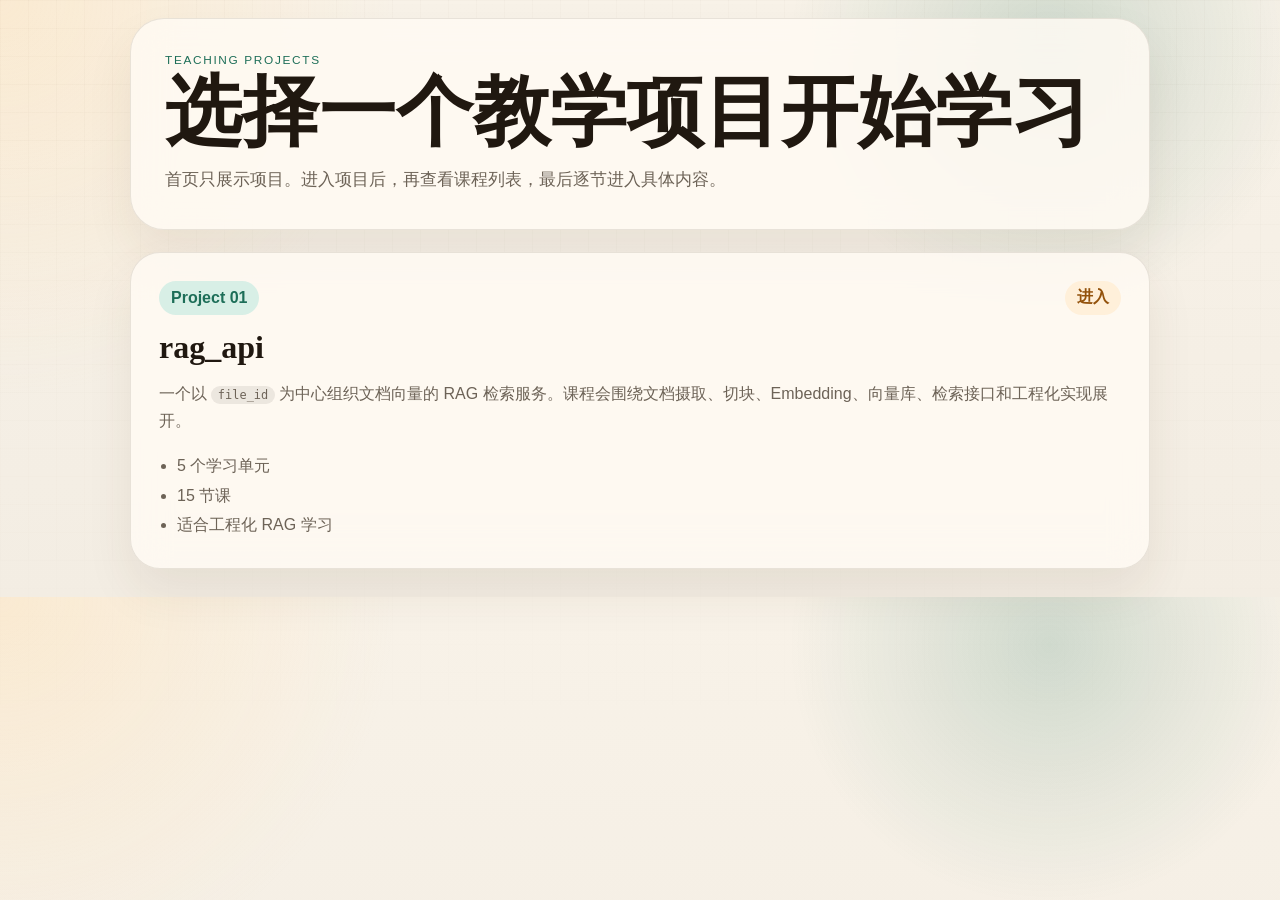
==== index.html @ 38217a51 "Initial commit: build AI Learning Lab website" ====
<!DOCTYPE html>
<html lang="zh-CN">
  <head>
    <meta charset="UTF-8" />
    <meta name="viewport" content="width=device-width, initial-scale=1.0" />
    <title>AI Learning Lab</title>
    <meta
      name="description"
      content="AI Learning Lab 首页。先选择一个教学项目，再进入对应课程列表与章节学习。"
    />
    <link rel="stylesheet" href="./styles.css" />
  </head>
  <body class="home-page">
    <main class="shell shell-narrow">
      <header class="page-hero">
        <p class="eyebrow">Teaching Projects</p>
        <h1>选择一个教学项目开始学习</h1>
        <p class="lead">
          首页只展示项目。进入项目后，再查看课程列表，最后逐节进入具体内容。
        </p>
      </header>

      <section class="project-list" aria-label="Project List">
        <a class="project-card" href="./project-rag-api.html">
          <div class="project-card-top">
            <span class="project-badge">Project 01</span>
            <span class="project-arrow">进入</span>
          </div>
          <h2>rag_api</h2>
          <p>
            一个以 <code>file_id</code> 为中心组织文档向量的 RAG 检索服务。课程会围绕文档摄取、切块、Embedding、向量库、检索接口和工程化实现展开。
          </p>
          <ul class="project-meta">
            <li>5 个学习单元</li>
            <li>15 节课</li>
            <li>适合工程化 RAG 学习</li>
          </ul>
        </a>
      </section>
    </main>
  </body>
</html>
---- styles.css ----
:root {
  --bg: #f5efe5;
  --bg-strong: #fffaf2;
  --panel: rgba(255, 251, 244, 0.84);
  --line: rgba(73, 59, 41, 0.12);
  --text: #201810;
  --muted: #6d6357;
  --accent: #1d6e58;
  --accent-soft: #d8efe6;
  --gold: #d58a2f;
  --gold-soft: #fff0da;
  --shadow: 0 24px 48px rgba(72, 53, 22, 0.08);
}

* {
  box-sizing: border-box;
}

html {
  scroll-behavior: smooth;
}

body {
  margin: 0;
  color: var(--text);
  background:
    radial-gradient(circle at top left, rgba(255, 219, 166, 0.34), transparent 28%),
    radial-gradient(circle at 82% 8%, rgba(29, 110, 88, 0.18), transparent 22%),
    linear-gradient(180deg, #f8f2e8 0%, #f3ede3 100%);
  font-family: "Avenir Next", "Trebuchet MS", "Gill Sans", sans-serif;
}

body::before {
  content: "";
  position: fixed;
  inset: 0;
  pointer-events: none;
  background-image:
    linear-gradient(rgba(78, 63, 44, 0.04) 1px, transparent 1px),
    linear-gradient(90deg, rgba(78, 63, 44, 0.04) 1px, transparent 1px);
  background-size: 28px 28px;
  mask-image: linear-gradient(180deg, rgba(0, 0, 0, 0.55), transparent 86%);
}

a {
  color: inherit;
  text-decoration: none;
}

code {
  padding: 0.14rem 0.4rem;
  border-radius: 999px;
  background: rgba(32, 24, 16, 0.08);
  font-size: 0.92em;
}

.shell {
  width: min(calc(100% - 36px), 1280px);
  margin: 18px auto 28px;
}

.shell-narrow {
  max-width: 1020px;
}

.shell-wide {
  display: grid;
  grid-template-columns: 280px minmax(0, 1fr);
  gap: 22px;
}

.page-hero,
.project-card,
.sidebar-card,
.panel {
  background: var(--panel);
  border: 1px solid var(--line);
  box-shadow: var(--shadow);
  backdrop-filter: blur(18px);
}

.page-hero {
  padding: 34px;
  border-radius: 34px;
  margin-bottom: 22px;
}

.eyebrow {
  margin: 0 0 10px;
  font-size: 0.74rem;
  letter-spacing: 0.14em;
  text-transform: uppercase;
  color: var(--accent);
}

.page-hero h1,
.intro-panel h2,
.section-head h3,
.project-card h2,
.sidebar-card h1 {
  margin: 0;
  font-family: Georgia, "Times New Roman", serif;
}

.page-hero h1 {
  font-size: clamp(2.8rem, 6vw, 5rem);
  line-height: 0.94;
}

.lead {
  margin: 16px 0 0;
  max-width: 720px;
  color: var(--muted);
  line-height: 1.72;
  font-size: 1.08rem;
}

.project-list {
  display: grid;
  gap: 18px;
}

.project-card {
  display: grid;
  gap: 14px;
  padding: 28px;
  border-radius: 30px;
  transition: transform 200ms ease, box-shadow 200ms ease, border-color 200ms ease;
}

.project-card:hover,
.unit-card:hover,
.lesson-row:hover,
.source-card:hover,
.practice-card:hover {
  transform: translateY(-4px);
  box-shadow: 0 24px 40px rgba(72, 53, 22, 0.11);
  border-color: rgba(29, 110, 88, 0.22);
}

.project-card-top {
  display: flex;
  justify-content: space-between;
  align-items: center;
  gap: 12px;
}

.project-badge,
.project-arrow,
.pill,
.lesson-index,
.unit-index {
  display: inline-flex;
  align-items: center;
  justify-content: center;
  min-height: 34px;
  padding: 0 12px;
  border-radius: 999px;
  font-weight: 600;
}

.project-badge,
.unit-index {
  color: var(--accent);
  background: var(--accent-soft);
}

.project-arrow,
.lesson-index {
  color: #93520c;
  background: var(--gold-soft);
}

.project-card h2 {
  font-size: 2rem;
}

.project-card p,
.sidebar-card p,
.unit-card p,
.lesson-row p,
.source-card p,
.lesson-article p,
.practice-card p {
  margin: 0;
  line-height: 1.72;
  color: var(--muted);
}

.project-meta {
  margin: 2px 0 0;
  padding-left: 18px;
  color: var(--muted);
  line-height: 1.85;
}

.sidebar {
  position: sticky;
  top: 18px;
  align-self: start;
  display: grid;
  gap: 14px;
}

.sidebar-back {
  display: inline-flex;
  align-items: center;
  min-height: 42px;
  padding: 0 14px;
  border-radius: 999px;
  background: rgba(255, 255, 255, 0.62);
  border: 1px solid var(--line);
  width: fit-content;
}

.sidebar-card {
  padding: 22px;
  border-radius: 24px;
}

.sidebar-card h1 {
  font-size: 2.2rem;
  line-height: 0.95;
}

.sidebar-nav {
  display: flex;
  flex-direction: column;
  gap: 8px;
}

.nav-link {
  padding: 10px 12px;
  border-radius: 12px;
  color: #473d34;
  transition: background-color 180ms ease, transform 180ms ease, color 180ms ease;
}

.nav-link:hover,
.nav-link.is-active {
  background: rgba(29, 110, 88, 0.1);
  color: var(--accent);
  transform: translateX(4px);
}

.content {
  display: grid;
  gap: 18px;
}

.panel {
  padding: 26px;
  border-radius: 28px;
}

.intro-panel {
  display: grid;
  grid-template-columns: minmax(0, 1.2fr) 260px;
  gap: 18px;
}

.section-head {
  margin-bottom: 18px;
  max-width: 760px;
}

.section-head h3 {
  font-size: clamp(1.9rem, 4vw, 2.8rem);
  line-height: 1.02;
}

.stats {
  display: grid;
  gap: 12px;
}

.two-stats {
  grid-template-columns: repeat(2, minmax(0, 1fr));
}

.stat-card {
  padding: 18px;
  border-radius: 20px;
  border: 1px solid var(--line);
  background: rgba(255, 255, 255, 0.62);
}

.stat-value {
  display: block;
  font-family: Georgia, "Times New Roman", serif;
  font-size: 2rem;
  line-height: 1;
}

.stat-label {
  display: block;
  margin-top: 8px;
  color: var(--muted);
}

.units-grid,
.source-list,
.practice-list {
  display: grid;
  gap: 14px;
}

.units-grid {
  grid-template-columns: repeat(2, minmax(0, 1fr));
}

.unit-card,
.source-card,
.practice-card {
  padding: 20px;
  border-radius: 22px;
  border: 1px solid var(--line);
  background: var(--bg-strong);
  transition: transform 200ms ease, box-shadow 200ms ease, border-color 200ms ease;
}

.unit-top {
  display: flex;
  align-items: flex-start;
  gap: 14px;
  margin-bottom: 12px;
}

.unit-card h4,
.lesson-row h4,
.source-card h4,
.practice-card h4 {
  margin: 0 0 6px;
}

.pill-row {
  display: flex;
  flex-wrap: wrap;
  gap: 8px;
  margin-top: 16px;
}

.pill {
  min-height: 30px;
  padding: 0 10px;
  background: rgba(32, 24, 16, 0.07);
  color: #473d34;
  font-size: 0.84rem;
}

.lesson-list {
  display: grid;
  gap: 12px;
}

.lesson-row {
  display: flex;
  justify-content: space-between;
  align-items: center;
  gap: 16px;
  padding: 20px;
  border-radius: 22px;
  border: 1px solid var(--line);
  background: var(--bg-strong);
  transition: transform 200ms ease, box-shadow 200ms ease, border-color 200ms ease;
}

.lesson-row-main {
  display: flex;
  align-items: flex-start;
  gap: 14px;
}

.button {
  display: inline-flex;
  align-items: center;
  justify-content: center;
  min-height: 46px;
  padding: 0 18px;
  border-radius: 999px;
  border: 1px solid transparent;
  font-weight: 600;
}

.button.primary {
  color: white;
  background: linear-gradient(135deg, var(--accent), #2d8b70);
}

.button.secondary {
  background: rgba(255, 255, 255, 0.68);
  border-color: var(--line);
}

.button.compact {
  min-height: 40px;
  padding: 0 14px;
}

.text-link {
  color: var(--accent);
  font-weight: 600;
}

.source-card {
  display: flex;
  justify-content: space-between;
  align-items: center;
  gap: 18px;
}

.bullet-list {
  margin: 0;
  padding-left: 20px;
  color: var(--muted);
  line-height: 1.9;
}

.lesson-article {
  display: grid;
  gap: 18px;
}

.lesson-figure {
  margin: 0;
  display: grid;
  gap: 10px;
}

.lesson-figure img {
  width: 100%;
  border-radius: 20px;
  border: 1px solid var(--line);
  background: white;
}

.lesson-figure figcaption {
  color: var(--muted);
  font-size: 0.92rem;
}

.practice-list {
  grid-template-columns: repeat(3, minmax(0, 1fr));
}

.lesson-pager {
  margin-top: 18px;
  display: flex;
  justify-content: space-between;
  gap: 12px;
}

@media (max-width: 1120px) {
  .shell-wide {
    grid-template-columns: 1fr;
  }

  .sidebar {
    position: static;
  }
}

@media (max-width: 920px) {
  .intro-panel,
  .units-grid,
  .practice-list {
    grid-template-columns: 1fr;
  }

  .source-card,
  .lesson-row {
    flex-direction: column;
    align-items: flex-start;
  }

  .two-stats {
    grid-template-columns: 1fr 1fr;
  }
}

@media (max-width: 640px) {
  .shell {
    width: min(calc(100% - 18px), 1280px);
    margin: 10px auto 24px;
  }

  .page-hero,
  .panel,
  .sidebar-card,
  .project-card {
    padding: 20px;
    border-radius: 22px;
  }

  .page-hero h1 {
    font-size: 2.35rem;
  }

  .lesson-pager,
  .two-stats {
    grid-template-columns: 1fr;
    display: grid;
  }

  .button,
  .sidebar-back {
    width: 100%;
  }
}
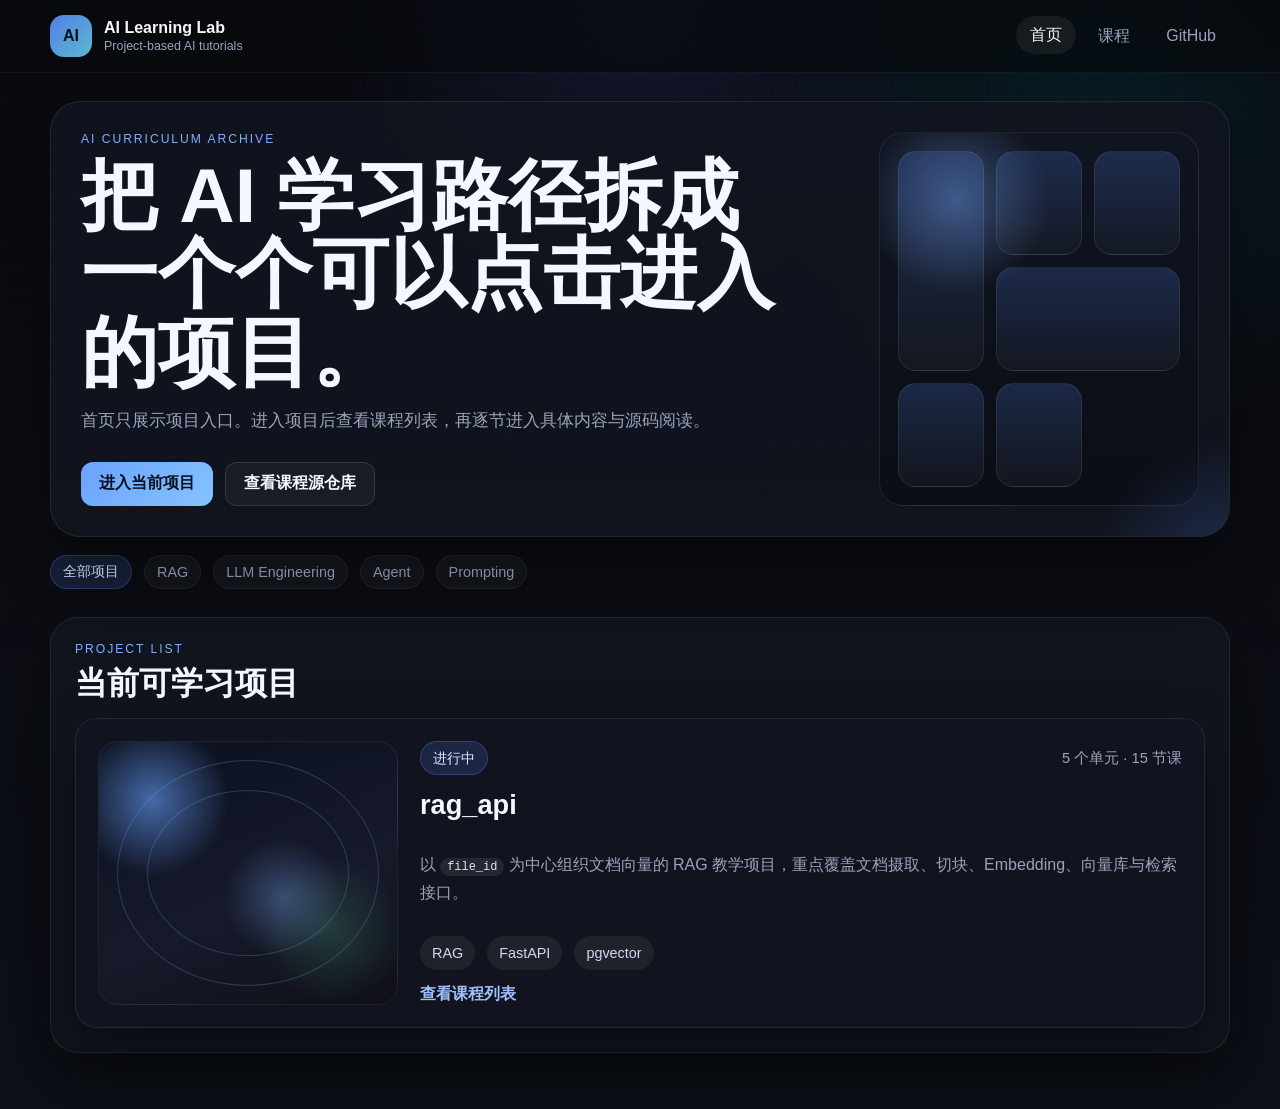
==== commit 088fc3ee: "feat: redesign course portal layout" ====
--- a/index.html
+++ b/index.html
@@ -6,36 +6,101 @@
     <title>AI Learning Lab</title>
     <meta
       name="description"
-      content="AI Learning Lab 首页。先选择一个教学项目，再进入对应课程列表与章节学习。"
+      content="AI Learning Lab 首页。按项目进入课程，再逐节展开学习。"
     />
     <link rel="stylesheet" href="./styles.css" />
   </head>
-  <body class="home-page">
-    <main class="shell shell-narrow">
-      <header class="page-hero">
-        <p class="eyebrow">Teaching Projects</p>
-        <h1>选择一个教学项目开始学习</h1>
-        <p class="lead">
-          首页只展示项目。进入项目后，再查看课程列表，最后逐节进入具体内容。
-        </p>
-      </header>
+  <body class="site-page home-page">
+    <header class="topbar">
+      <div class="topbar-inner">
+        <a class="brand" href="./index.html">
+          <span class="brand-mark">AI</span>
+          <span class="brand-text">
+            <strong>AI Learning Lab</strong>
+            <small>Project-based AI tutorials</small>
+          </span>
+        </a>
+        <nav class="topnav" aria-label="Primary">
+          <a href="./index.html" class="is-active">首页</a>
+          <a href="./project-rag-api.html">课程</a>
+          <a href="https://github.com/xiaoboRao/ai-learning-lab" target="_blank" rel="noreferrer">GitHub</a>
+        </nav>
+      </div>
+    </header>
 
-      <section class="project-list" aria-label="Project List">
-        <a class="project-card" href="./project-rag-api.html">
-          <div class="project-card-top">
-            <span class="project-badge">Project 01</span>
-            <span class="project-arrow">进入</span>
+    <main class="site-shell">
+      <section class="hero-panel">
+        <div class="hero-copy">
+          <p class="hero-kicker">AI Curriculum Archive</p>
+          <h1>把 AI 学习路径拆成一个个可以点击进入的项目。</h1>
+          <p class="hero-lead">
+            首页只展示项目入口。进入项目后查看课程列表，再逐节进入具体内容与源码阅读。
+          </p>
+          <div class="hero-actions">
+            <a class="button primary" href="./project-rag-api.html">进入当前项目</a>
+            <a
+              class="button ghost"
+              href="https://github.com/xiaoboRao/rag_api"
+              target="_blank"
+              rel="noreferrer"
+            >
+              查看课程源仓库
+            </a>
           </div>
-          <h2>rag_api</h2>
-          <p>
-            一个以 <code>file_id</code> 为中心组织文档向量的 RAG 检索服务。课程会围绕文档摄取、切块、Embedding、向量库、检索接口和工程化实现展开。
-          </p>
-          <ul class="project-meta">
-            <li>5 个学习单元</li>
-            <li>15 节课</li>
-            <li>适合工程化 RAG 学习</li>
-          </ul>
-        </a>
+        </div>
+        <div class="hero-preview" aria-hidden="true">
+          <div class="preview-grid">
+            <span></span>
+            <span></span>
+            <span></span>
+            <span></span>
+            <span></span>
+            <span></span>
+          </div>
+        </div>
+      </section>
+
+      <div class="chip-row" aria-label="Project Categories">
+        <span class="chip is-selected">全部项目</span>
+        <span class="chip">RAG</span>
+        <span class="chip">LLM Engineering</span>
+        <span class="chip">Agent</span>
+        <span class="chip">Prompting</span>
+      </div>
+
+      <section class="portal-section">
+        <div class="section-heading">
+          <div>
+            <p class="section-kicker">Project List</p>
+            <h2>当前可学习项目</h2>
+          </div>
+        </div>
+
+        <div class="card-grid home-project-grid">
+          <a class="portal-card featured-project" href="./project-rag-api.html">
+            <div class="card-cover rag-cover">
+              <div class="cover-orbit"></div>
+              <div class="cover-orbit orbit-b"></div>
+              <div class="cover-glow"></div>
+            </div>
+            <div class="card-body">
+              <div class="card-meta">
+                <span class="badge badge-accent">进行中</span>
+                <span class="meta-text">5 个单元 · 15 节课</span>
+              </div>
+              <h3>rag_api</h3>
+              <p>
+                以 <code>file_id</code> 为中心组织文档向量的 RAG 教学项目，重点覆盖文档摄取、切块、Embedding、向量库与检索接口。
+              </p>
+              <div class="tag-row">
+                <span class="tag">RAG</span>
+                <span class="tag">FastAPI</span>
+                <span class="tag">pgvector</span>
+              </div>
+              <span class="card-link">查看课程列表</span>
+            </div>
+          </a>
+        </div>
       </section>
     </main>
   </body>
--- a/styles.css
+++ b/styles.css
@@ -1,15 +1,23 @@
 :root {
-  --bg: #f5efe5;
-  --bg-strong: #fffaf2;
-  --panel: rgba(255, 251, 244, 0.84);
-  --line: rgba(73, 59, 41, 0.12);
-  --text: #201810;
-  --muted: #6d6357;
-  --accent: #1d6e58;
-  --accent-soft: #d8efe6;
-  --gold: #d58a2f;
-  --gold-soft: #fff0da;
-  --shadow: 0 24px 48px rgba(72, 53, 22, 0.08);
+  --bg: #0a0c11;
+  --bg-alt: #10141d;
+  --panel: rgba(18, 21, 31, 0.92);
+  --panel-strong: #161b26;
+  --panel-soft: rgba(28, 33, 48, 0.9);
+  --line: rgba(255, 255, 255, 0.08);
+  --line-strong: rgba(104, 133, 255, 0.28);
+  --text: #f4f7ff;
+  --muted: #98a3bd;
+  --accent: #5a8cff;
+  --accent-strong: #7ca4ff;
+  --accent-soft: rgba(90, 140, 255, 0.16);
+  --green: #5ed09a;
+  --shadow: 0 28px 60px rgba(0, 0, 0, 0.38);
+  --radius-xl: 26px;
+  --radius-lg: 20px;
+  --radius-md: 16px;
+  --font-sans: "Avenir Next", "PingFang SC", "Hiragino Sans GB", "Microsoft YaHei", sans-serif;
+  --font-display: "Trebuchet MS", "Avenir Next", "PingFang SC", sans-serif;
 }
 
 * {
@@ -22,12 +30,13 @@
 
 body {
   margin: 0;
+  min-height: 100vh;
   color: var(--text);
   background:
-    radial-gradient(circle at top left, rgba(255, 219, 166, 0.34), transparent 28%),
-    radial-gradient(circle at 82% 8%, rgba(29, 110, 88, 0.18), transparent 22%),
-    linear-gradient(180deg, #f8f2e8 0%, #f3ede3 100%);
-  font-family: "Avenir Next", "Trebuchet MS", "Gill Sans", sans-serif;
+    radial-gradient(circle at top, rgba(71, 96, 198, 0.18), transparent 26%),
+    radial-gradient(circle at 85% 12%, rgba(0, 211, 255, 0.1), transparent 22%),
+    linear-gradient(180deg, #08090d 0%, #0d1118 100%);
+  font-family: var(--font-sans);
 }
 
 body::before {
@@ -36,10 +45,10 @@
   inset: 0;
   pointer-events: none;
   background-image:
-    linear-gradient(rgba(78, 63, 44, 0.04) 1px, transparent 1px),
-    linear-gradient(90deg, rgba(78, 63, 44, 0.04) 1px, transparent 1px);
-  background-size: 28px 28px;
-  mask-image: linear-gradient(180deg, rgba(0, 0, 0, 0.55), transparent 86%);
+    linear-gradient(rgba(255, 255, 255, 0.018) 1px, transparent 1px),
+    linear-gradient(90deg, rgba(255, 255, 255, 0.018) 1px, transparent 1px);
+  background-size: 24px 24px;
+  mask-image: linear-gradient(180deg, rgba(0, 0, 0, 0.8), transparent 92%);
 }
 
 a {
@@ -48,462 +57,761 @@
 }
 
 code {
-  padding: 0.14rem 0.4rem;
+  padding: 0.12rem 0.42rem;
   border-radius: 999px;
-  background: rgba(32, 24, 16, 0.08);
+  background: rgba(255, 255, 255, 0.08);
+  color: #d9e5ff;
   font-size: 0.92em;
 }
 
-.shell {
-  width: min(calc(100% - 36px), 1280px);
-  margin: 18px auto 28px;
-}
-
-.shell-narrow {
-  max-width: 1020px;
-}
-
-.shell-wide {
-  display: grid;
-  grid-template-columns: 280px minmax(0, 1fr);
-  gap: 22px;
-}
-
-.page-hero,
-.project-card,
-.sidebar-card,
-.panel {
+img {
+  max-width: 100%;
+  display: block;
+}
+
+.site-shell {
+  width: min(calc(100% - 32px), 1180px);
+  margin: 0 auto 56px;
+}
+
+.topbar {
+  position: sticky;
+  top: 0;
+  z-index: 40;
+  backdrop-filter: blur(18px);
+  background: rgba(8, 10, 15, 0.72);
+  border-bottom: 1px solid rgba(255, 255, 255, 0.05);
+}
+
+.topbar-inner {
+  width: min(calc(100% - 32px), 1180px);
+  margin: 0 auto;
+  min-height: 72px;
+  display: flex;
+  align-items: center;
+  justify-content: space-between;
+  gap: 16px;
+}
+
+.brand {
+  display: inline-flex;
+  align-items: center;
+  gap: 12px;
+}
+
+.brand-mark {
+  width: 42px;
+  height: 42px;
+  border-radius: 14px;
+  display: grid;
+  place-items: center;
+  background: linear-gradient(135deg, rgba(90, 140, 255, 0.9), rgba(113, 230, 255, 0.8));
+  color: #07101f;
+  font-weight: 800;
+}
+
+.brand-text {
+  display: grid;
+  gap: 2px;
+}
+
+.brand-text strong,
+.hero-panel h1,
+.portal-card h3,
+.section-heading h2,
+.catalog-title,
+.lesson-summary h1,
+.source-card h3,
+.info-panel h2 {
+  font-family: var(--font-display);
+}
+
+.brand-text small {
+  color: var(--muted);
+  font-size: 0.78rem;
+}
+
+.topnav {
+  display: inline-flex;
+  align-items: center;
+  gap: 8px;
+}
+
+.topnav a {
+  min-height: 38px;
+  padding: 0 14px;
+  border-radius: 999px;
+  display: inline-flex;
+  align-items: center;
+  color: var(--muted);
+  transition: background-color 180ms ease, color 180ms ease, transform 180ms ease;
+}
+
+.topnav a:hover,
+.topnav a.is-active {
+  color: var(--text);
+  background: rgba(255, 255, 255, 0.06);
+  transform: translateY(-1px);
+}
+
+.hero-panel,
+.portal-section,
+.portal-card,
+.catalog-item,
+.info-panel,
+.stat-card,
+.source-card,
+.practice-card,
+.lesson-hero {
+  border: 1px solid var(--line);
   background: var(--panel);
-  border: 1px solid var(--line);
   box-shadow: var(--shadow);
-  backdrop-filter: blur(18px);
-}
-
-.page-hero {
-  padding: 34px;
-  border-radius: 34px;
-  margin-bottom: 22px;
-}
-
-.eyebrow {
+}
+
+.hero-panel {
+  margin-top: 28px;
+  padding: 30px;
+  border-radius: 30px;
+  display: grid;
+  grid-template-columns: minmax(0, 1.1fr) 320px;
+  gap: 24px;
+  position: relative;
+  overflow: hidden;
+}
+
+.hero-panel::after,
+.lesson-hero::after {
+  content: "";
+  position: absolute;
+  inset: auto -12% -42% auto;
+  width: 280px;
+  height: 280px;
+  border-radius: 50%;
+  background: radial-gradient(circle, rgba(90, 140, 255, 0.24), transparent 70%);
+  pointer-events: none;
+}
+
+.hero-copy {
+  position: relative;
+  z-index: 1;
+}
+
+.hero-kicker,
+.section-kicker {
   margin: 0 0 10px;
-  font-size: 0.74rem;
-  letter-spacing: 0.14em;
+  font-size: 0.76rem;
+  letter-spacing: 0.16em;
   text-transform: uppercase;
-  color: var(--accent);
-}
-
-.page-hero h1,
-.intro-panel h2,
-.section-head h3,
-.project-card h2,
-.sidebar-card h1 {
+  color: #7eb0ff;
+}
+
+.hero-panel h1,
+.lesson-summary h1 {
   margin: 0;
-  font-family: Georgia, "Times New Roman", serif;
-}
-
-.page-hero h1 {
-  font-size: clamp(2.8rem, 6vw, 5rem);
-  line-height: 0.94;
-}
-
-.lead {
+  line-height: 1.02;
+}
+
+.hero-panel h1 {
+  font-size: clamp(2.6rem, 6vw, 4.8rem);
+  max-width: 720px;
+}
+
+.hero-lead,
+.section-note,
+.portal-card p,
+.catalog-item p,
+.source-card p,
+.lesson-description,
+.detail-list li,
+.lesson-article p,
+.practice-card p {
+  color: var(--muted);
+  line-height: 1.72;
+}
+
+.hero-lead,
+.lesson-description {
   margin: 16px 0 0;
   max-width: 720px;
-  color: var(--muted);
-  line-height: 1.72;
-  font-size: 1.08rem;
-}
-
-.project-list {
-  display: grid;
-  gap: 18px;
-}
-
-.project-card {
-  display: grid;
-  gap: 14px;
-  padding: 28px;
-  border-radius: 30px;
-  transition: transform 200ms ease, box-shadow 200ms ease, border-color 200ms ease;
-}
-
-.project-card:hover,
-.unit-card:hover,
-.lesson-row:hover,
-.source-card:hover,
-.practice-card:hover {
-  transform: translateY(-4px);
-  box-shadow: 0 24px 40px rgba(72, 53, 22, 0.11);
-  border-color: rgba(29, 110, 88, 0.22);
-}
-
-.project-card-top {
+  font-size: 1.04rem;
+}
+
+.hero-actions,
+.lesson-action-row,
+.pager-row,
+.tag-row,
+.chip-row,
+.lesson-meta-strip {
   display: flex;
-  justify-content: space-between;
-  align-items: center;
+  flex-wrap: wrap;
   gap: 12px;
 }
 
-.project-badge,
-.project-arrow,
-.pill,
-.lesson-index,
-.unit-index {
+.hero-actions {
+  margin-top: 26px;
+}
+
+.button {
+  min-height: 44px;
+  padding: 0 18px;
+  border-radius: 12px;
   display: inline-flex;
   align-items: center;
   justify-content: center;
+  font-weight: 600;
+  transition: transform 180ms ease, background-color 180ms ease, border-color 180ms ease;
+}
+
+.button:hover {
+  transform: translateY(-2px);
+}
+
+.button.primary {
+  color: #08111f;
+  background: linear-gradient(135deg, #6aa2ff, #86c3ff);
+}
+
+.button.ghost {
+  color: var(--text);
+  border: 1px solid rgba(255, 255, 255, 0.12);
+  background: rgba(255, 255, 255, 0.04);
+}
+
+.hero-preview,
+.lesson-poster {
+  min-height: 260px;
+  border-radius: 24px;
+  border: 1px solid rgba(255, 255, 255, 0.08);
+  background:
+    radial-gradient(circle at 24% 18%, rgba(126, 176, 255, 0.38), transparent 24%),
+    linear-gradient(180deg, rgba(16, 21, 33, 0.95), rgba(11, 14, 22, 0.98));
+  position: relative;
+  overflow: hidden;
+}
+
+.preview-grid {
+  position: absolute;
+  inset: 18px;
+  display: grid;
+  grid-template-columns: repeat(3, 1fr);
+  gap: 12px;
+}
+
+.preview-grid span,
+.lesson-poster-art::before,
+.lesson-poster-art::after {
+  border-radius: 18px;
+  background: linear-gradient(180deg, rgba(90, 140, 255, 0.2), rgba(255, 255, 255, 0.03));
+  border: 1px solid rgba(255, 255, 255, 0.08);
+}
+
+.preview-grid span:nth-child(1) {
+  grid-row: span 2;
+}
+
+.preview-grid span:nth-child(4) {
+  grid-column: span 2;
+}
+
+.chip-row {
+  margin: 18px 0 28px;
+}
+
+.chip,
+.badge,
+.tag {
+  display: inline-flex;
+  align-items: center;
   min-height: 34px;
   padding: 0 12px;
   border-radius: 999px;
-  font-weight: 600;
-}
-
-.project-badge,
-.unit-index {
-  color: var(--accent);
+  font-size: 0.9rem;
+}
+
+.chip {
+  color: var(--muted);
+  background: rgba(255, 255, 255, 0.04);
+  border: 1px solid rgba(255, 255, 255, 0.06);
+}
+
+.chip.is-selected,
+.badge-accent {
+  color: #dfe9ff;
   background: var(--accent-soft);
-}
-
-.project-arrow,
-.lesson-index {
-  color: #93520c;
-  background: var(--gold-soft);
-}
-
-.project-card h2 {
-  font-size: 2rem;
-}
-
-.project-card p,
-.sidebar-card p,
-.unit-card p,
-.lesson-row p,
-.source-card p,
-.lesson-article p,
-.practice-card p {
+  border: 1px solid var(--line-strong);
+}
+
+.badge-soft,
+.tag {
+  color: #d0daf2;
+  background: rgba(255, 255, 255, 0.06);
+}
+
+.portal-section {
+  padding: 24px;
+  border-radius: 28px;
+  margin-bottom: 24px;
+}
+
+.section-heading {
+  margin-bottom: 18px;
+  display: flex;
+  justify-content: space-between;
+  gap: 16px;
+  align-items: end;
+}
+
+.section-heading.compact {
+  margin-bottom: 14px;
+}
+
+.section-heading h2,
+.info-panel h2 {
   margin: 0;
-  line-height: 1.72;
-  color: var(--muted);
-}
-
-.project-meta {
-  margin: 2px 0 0;
-  padding-left: 18px;
-  color: var(--muted);
-  line-height: 1.85;
-}
-
-.sidebar {
-  position: sticky;
-  top: 18px;
-  align-self: start;
-  display: grid;
-  gap: 14px;
-}
-
-.sidebar-back {
-  display: inline-flex;
-  align-items: center;
-  min-height: 42px;
-  padding: 0 14px;
-  border-radius: 999px;
-  background: rgba(255, 255, 255, 0.62);
-  border: 1px solid var(--line);
-  width: fit-content;
-}
-
-.sidebar-card {
-  padding: 22px;
-  border-radius: 24px;
-}
-
-.sidebar-card h1 {
-  font-size: 2.2rem;
-  line-height: 0.95;
-}
-
-.sidebar-nav {
-  display: flex;
-  flex-direction: column;
-  gap: 8px;
-}
-
-.nav-link {
-  padding: 10px 12px;
-  border-radius: 12px;
-  color: #473d34;
-  transition: background-color 180ms ease, transform 180ms ease, color 180ms ease;
-}
-
-.nav-link:hover,
-.nav-link.is-active {
-  background: rgba(29, 110, 88, 0.1);
-  color: var(--accent);
-  transform: translateX(4px);
-}
-
-.content {
-  display: grid;
-  gap: 18px;
-}
-
-.panel {
-  padding: 26px;
-  border-radius: 28px;
-}
-
-.intro-panel {
-  display: grid;
-  grid-template-columns: minmax(0, 1.2fr) 260px;
-  gap: 18px;
-}
-
-.section-head {
-  margin-bottom: 18px;
-  max-width: 760px;
-}
-
-.section-head h3 {
-  font-size: clamp(1.9rem, 4vw, 2.8rem);
-  line-height: 1.02;
-}
-
-.stats {
-  display: grid;
-  gap: 12px;
-}
-
-.two-stats {
-  grid-template-columns: repeat(2, minmax(0, 1fr));
-}
-
-.stat-card {
-  padding: 18px;
-  border-radius: 20px;
-  border: 1px solid var(--line);
-  background: rgba(255, 255, 255, 0.62);
-}
-
-.stat-value {
-  display: block;
-  font-family: Georgia, "Times New Roman", serif;
-  font-size: 2rem;
-  line-height: 1;
-}
-
-.stat-label {
-  display: block;
-  margin-top: 8px;
-  color: var(--muted);
-}
-
-.units-grid,
-.source-list,
-.practice-list {
-  display: grid;
-  gap: 14px;
+  font-size: clamp(1.5rem, 3vw, 2rem);
+  line-height: 1.08;
+}
+
+.card-grid {
+  display: grid;
+  gap: 16px;
+}
+
+.home-project-grid {
+  grid-template-columns: minmax(0, 1fr);
 }
 
 .units-grid {
   grid-template-columns: repeat(2, minmax(0, 1fr));
 }
 
-.unit-card,
+.source-grid,
+.practice-grid {
+  grid-template-columns: repeat(2, minmax(0, 1fr));
+}
+
+.portal-card,
 .source-card,
-.practice-card {
+.practice-card,
+.info-panel,
+.catalog-item {
+  border-radius: 22px;
+  transition: transform 180ms ease, border-color 180ms ease, background-color 180ms ease;
+}
+
+.portal-card:hover,
+.source-card:hover,
+.practice-card:hover,
+.catalog-item:hover {
+  transform: translateY(-3px);
+  border-color: rgba(126, 176, 255, 0.26);
+}
+
+.featured-project {
+  display: grid;
+  grid-template-columns: 300px minmax(0, 1fr);
+  gap: 22px;
+  padding: 22px;
+}
+
+.card-cover {
+  min-height: 240px;
+  border-radius: 20px;
+  border: 1px solid rgba(255, 255, 255, 0.06);
+  position: relative;
+  overflow: hidden;
+}
+
+.rag-cover {
+  background:
+    radial-gradient(circle at 18% 22%, rgba(106, 162, 255, 0.6), transparent 24%),
+    radial-gradient(circle at 78% 72%, rgba(94, 208, 154, 0.2), transparent 24%),
+    linear-gradient(160deg, #0b1120 0%, #16192a 60%, #0f1017 100%);
+}
+
+.cover-orbit {
+  position: absolute;
+  inset: 18px;
+  border-radius: 50%;
+  border: 1px solid rgba(126, 176, 255, 0.24);
+}
+
+.orbit-b {
+  inset: 48px;
+}
+
+.cover-glow {
+  position: absolute;
+  inset: auto 18% 18% auto;
+  width: 120px;
+  height: 120px;
+  border-radius: 50%;
+  background: radial-gradient(circle, rgba(126, 176, 255, 0.32), transparent 70%);
+}
+
+.card-body {
+  display: grid;
+  align-content: start;
+  gap: 14px;
+}
+
+.card-meta {
+  display: flex;
+  justify-content: space-between;
+  gap: 12px;
+  align-items: center;
+}
+
+.meta-text {
+  color: var(--muted);
+  font-size: 0.92rem;
+}
+
+.portal-card h3,
+.source-card h3 {
+  margin: 0;
+  font-size: 1.7rem;
+}
+
+.card-link {
+  color: #9fc0ff;
+  font-weight: 600;
+}
+
+.back-link {
+  display: inline-flex;
+  min-height: 40px;
+  align-items: center;
+  padding: 0 14px;
+  margin: 28px 0 16px;
+  border-radius: 999px;
+  color: var(--muted);
+  background: rgba(255, 255, 255, 0.04);
+  border: 1px solid rgba(255, 255, 255, 0.06);
+}
+
+.project-hero {
+  grid-template-columns: minmax(0, 1fr) 280px;
+}
+
+.project-stats {
+  display: grid;
+  gap: 14px;
+}
+
+.stat-card {
   padding: 20px;
-  border-radius: 22px;
-  border: 1px solid var(--line);
-  background: var(--bg-strong);
-  transition: transform 200ms ease, box-shadow 200ms ease, border-color 200ms ease;
+  border-radius: 20px;
+  background: var(--panel-soft);
+}
+
+.stat-card strong {
+  display: block;
+  font-size: 2.2rem;
+  font-family: var(--font-display);
+}
+
+.stat-card span {
+  color: var(--muted);
+}
+
+.unit-card {
+  padding: 20px;
 }
 
 .unit-top {
   display: flex;
-  align-items: flex-start;
   gap: 14px;
-  margin-bottom: 12px;
-}
-
-.unit-card h4,
-.lesson-row h4,
-.source-card h4,
-.practice-card h4 {
+  align-items: start;
+  margin-bottom: 14px;
+}
+
+.unit-index,
+.catalog-index {
+  width: 52px;
+  height: 52px;
+  border-radius: 16px;
+  display: grid;
+  place-items: center;
+  color: #dfe9ff;
+  background: linear-gradient(135deg, rgba(90, 140, 255, 0.3), rgba(90, 140, 255, 0.08));
+  border: 1px solid rgba(126, 176, 255, 0.24);
+  flex: none;
+  font-weight: 700;
+}
+
+.unit-card h3,
+.catalog-title {
   margin: 0 0 6px;
-}
-
-.pill-row {
+  font-size: 1.12rem;
+}
+
+.catalog-list {
+  display: grid;
+  gap: 12px;
+}
+
+.catalog-item {
+  padding: 18px 20px;
+  display: flex;
+  justify-content: space-between;
+  gap: 16px;
+  align-items: center;
+  background: var(--panel-strong);
+}
+
+.catalog-main {
+  min-width: 0;
+  display: flex;
+  gap: 14px;
+  align-items: start;
+}
+
+.catalog-copy {
+  min-width: 0;
+}
+
+.catalog-copy p {
+  margin: 0;
+}
+
+.catalog-meta {
+  margin-top: 10px;
   display: flex;
   flex-wrap: wrap;
   gap: 8px;
-  margin-top: 16px;
-}
-
-.pill {
-  min-height: 30px;
-  padding: 0 10px;
-  background: rgba(32, 24, 16, 0.07);
-  color: #473d34;
-  font-size: 0.84rem;
-}
-
-.lesson-list {
-  display: grid;
-  gap: 12px;
-}
-
-.lesson-row {
-  display: flex;
-  justify-content: space-between;
-  align-items: center;
-  gap: 16px;
+}
+
+.catalog-item.is-current {
+  border-color: rgba(126, 176, 255, 0.34);
+  background:
+    linear-gradient(90deg, rgba(90, 140, 255, 0.14), transparent 34%),
+    var(--panel-strong);
+}
+
+.catalog-action {
+  color: #cfe0ff;
+  white-space: nowrap;
+  font-weight: 600;
+}
+
+.source-card,
+.practice-card,
+.info-panel {
   padding: 20px;
-  border-radius: 22px;
-  border: 1px solid var(--line);
-  background: var(--bg-strong);
-  transition: transform 200ms ease, box-shadow 200ms ease, border-color 200ms ease;
-}
-
-.lesson-row-main {
-  display: flex;
-  align-items: flex-start;
-  gap: 14px;
-}
-
-.button {
-  display: inline-flex;
-  align-items: center;
-  justify-content: center;
-  min-height: 46px;
-  padding: 0 18px;
-  border-radius: 999px;
-  border: 1px solid transparent;
-  font-weight: 600;
-}
-
-.button.primary {
-  color: white;
-  background: linear-gradient(135deg, var(--accent), #2d8b70);
-}
-
-.button.secondary {
-  background: rgba(255, 255, 255, 0.68);
-  border-color: var(--line);
-}
-
-.button.compact {
-  min-height: 40px;
-  padding: 0 14px;
-}
-
-.text-link {
-  color: var(--accent);
-  font-weight: 600;
-}
-
-.source-card {
-  display: flex;
-  justify-content: space-between;
-  align-items: center;
-  gap: 18px;
-}
-
-.bullet-list {
-  margin: 0;
-  padding-left: 20px;
-  color: var(--muted);
-  line-height: 1.9;
-}
-
-.lesson-article {
-  display: grid;
-  gap: 18px;
-}
-
-.lesson-figure {
-  margin: 0;
-  display: grid;
-  gap: 10px;
-}
-
-.lesson-figure img {
-  width: 100%;
-  border-radius: 20px;
-  border: 1px solid var(--line);
-  background: white;
-}
-
-.lesson-figure figcaption {
-  color: var(--muted);
-  font-size: 0.92rem;
-}
-
-.practice-list {
-  grid-template-columns: repeat(3, minmax(0, 1fr));
-}
-
-.lesson-pager {
-  margin-top: 18px;
+  background: var(--panel-strong);
+}
+
+.source-card-header {
   display: flex;
   justify-content: space-between;
   gap: 12px;
-}
-
-@media (max-width: 1120px) {
-  .shell-wide {
+  align-items: start;
+  margin-bottom: 12px;
+}
+
+.text-link {
+  color: #9fc0ff;
+  font-weight: 600;
+}
+
+.lesson-shell {
+  padding-bottom: 28px;
+}
+
+.lesson-hero {
+  padding: 24px;
+  border-radius: 28px;
+  display: grid;
+  grid-template-columns: 320px minmax(0, 1fr);
+  gap: 24px;
+  position: relative;
+  overflow: hidden;
+  margin-bottom: 24px;
+}
+
+.lesson-poster {
+  min-height: 280px;
+}
+
+.lesson-poster-art {
+  position: absolute;
+  inset: 0;
+  background:
+    radial-gradient(circle at 18% 18%, rgba(126, 176, 255, 0.38), transparent 22%),
+    radial-gradient(circle at 78% 24%, rgba(255, 255, 255, 0.14), transparent 12%),
+    radial-gradient(circle at 68% 72%, rgba(94, 208, 154, 0.16), transparent 22%),
+    linear-gradient(160deg, #0d1121 0%, #171c2d 70%, #0c0e17 100%);
+}
+
+.lesson-poster-art::before,
+.lesson-poster-art::after {
+  content: "";
+  position: absolute;
+}
+
+.lesson-poster-art::before {
+  inset: 20px;
+  border-radius: 22px;
+  box-shadow: inset 0 0 0 1px rgba(255, 255, 255, 0.08);
+}
+
+.lesson-poster-art::after {
+  inset: auto 28px 24px auto;
+  width: 116px;
+  height: 116px;
+  border-radius: 50%;
+  background: radial-gradient(circle, rgba(126, 176, 255, 0.26), transparent 68%);
+}
+
+.lesson-summary {
+  position: relative;
+  z-index: 1;
+  display: grid;
+  align-content: center;
+  gap: 16px;
+}
+
+.lesson-summary h1 {
+  font-size: clamp(2rem, 4vw, 3rem);
+}
+
+.summary-columns {
+  display: grid;
+  grid-template-columns: repeat(2, minmax(0, 1fr));
+  gap: 16px;
+}
+
+.detail-list,
+.lesson-article ul {
+  margin: 0;
+  padding-left: 18px;
+}
+
+.detail-list li + li,
+.lesson-article li + li {
+  margin-top: 10px;
+}
+
+.lesson-catalog .catalog-item {
+  align-items: start;
+}
+
+.lesson-article {
+  max-width: 860px;
+}
+
+.lesson-article > *:first-child {
+  margin-top: 0;
+}
+
+.lesson-article h1,
+.lesson-article h2,
+.lesson-article h3 {
+  font-family: var(--font-display);
+  line-height: 1.18;
+}
+
+.lesson-article h2 {
+  margin-top: 30px;
+  font-size: 1.8rem;
+}
+
+.lesson-article h3 {
+  margin-top: 24px;
+  font-size: 1.28rem;
+}
+
+.lesson-article p {
+  margin: 14px 0 0;
+}
+
+.lesson-article pre {
+  overflow: auto;
+  padding: 16px;
+  border-radius: 16px;
+  background: #0d1017;
+  border: 1px solid rgba(255, 255, 255, 0.08);
+}
+
+.lesson-article blockquote {
+  margin: 18px 0 0;
+  padding: 14px 16px;
+  border-left: 3px solid rgba(126, 176, 255, 0.48);
+  background: rgba(255, 255, 255, 0.03);
+  color: #c8d5f0;
+}
+
+.lesson-article figure {
+  margin: 22px 0 0;
+  display: grid;
+  gap: 10px;
+}
+
+.lesson-article figcaption {
+  color: var(--muted);
+  font-size: 0.92rem;
+}
+
+.pager-row {
+  margin-top: 18px;
+  justify-content: space-between;
+}
+
+@media (max-width: 980px) {
+  .hero-panel,
+  .project-hero,
+  .featured-project,
+  .lesson-hero,
+  .summary-columns {
     grid-template-columns: 1fr;
   }
 
-  .sidebar {
-    position: static;
-  }
-}
-
-@media (max-width: 920px) {
-  .intro-panel,
   .units-grid,
-  .practice-list {
+  .source-grid,
+  .practice-grid {
     grid-template-columns: 1fr;
   }
 
-  .source-card,
-  .lesson-row {
+  .section-heading {
+    align-items: start;
     flex-direction: column;
-    align-items: flex-start;
-  }
-
-  .two-stats {
-    grid-template-columns: 1fr 1fr;
-  }
-}
-
-@media (max-width: 640px) {
-  .shell {
-    width: min(calc(100% - 18px), 1280px);
-    margin: 10px auto 24px;
-  }
-
-  .page-hero,
-  .panel,
-  .sidebar-card,
-  .project-card {
+  }
+}
+
+@media (max-width: 720px) {
+  .topbar-inner,
+  .site-shell {
+    width: min(calc(100% - 24px), 1180px);
+  }
+
+  .topbar-inner {
+    min-height: 64px;
+  }
+
+  .brand-text small,
+  .topnav {
+    display: none;
+  }
+
+  .hero-panel,
+  .portal-section,
+  .lesson-hero {
     padding: 20px;
     border-radius: 22px;
   }
 
-  .page-hero h1 {
-    font-size: 2.35rem;
-  }
-
-  .lesson-pager,
-  .two-stats {
-    grid-template-columns: 1fr;
-    display: grid;
-  }
-
-  .button,
-  .sidebar-back {
-    width: 100%;
-  }
-}
+  .hero-panel h1 {
+    font-size: 2.4rem;
+  }
+
+  .catalog-item,
+  .catalog-main {
+    flex-direction: column;
+    align-items: start;
+  }
+
+  .catalog-action {
+    padding-left: 66px;
+  }
+}
